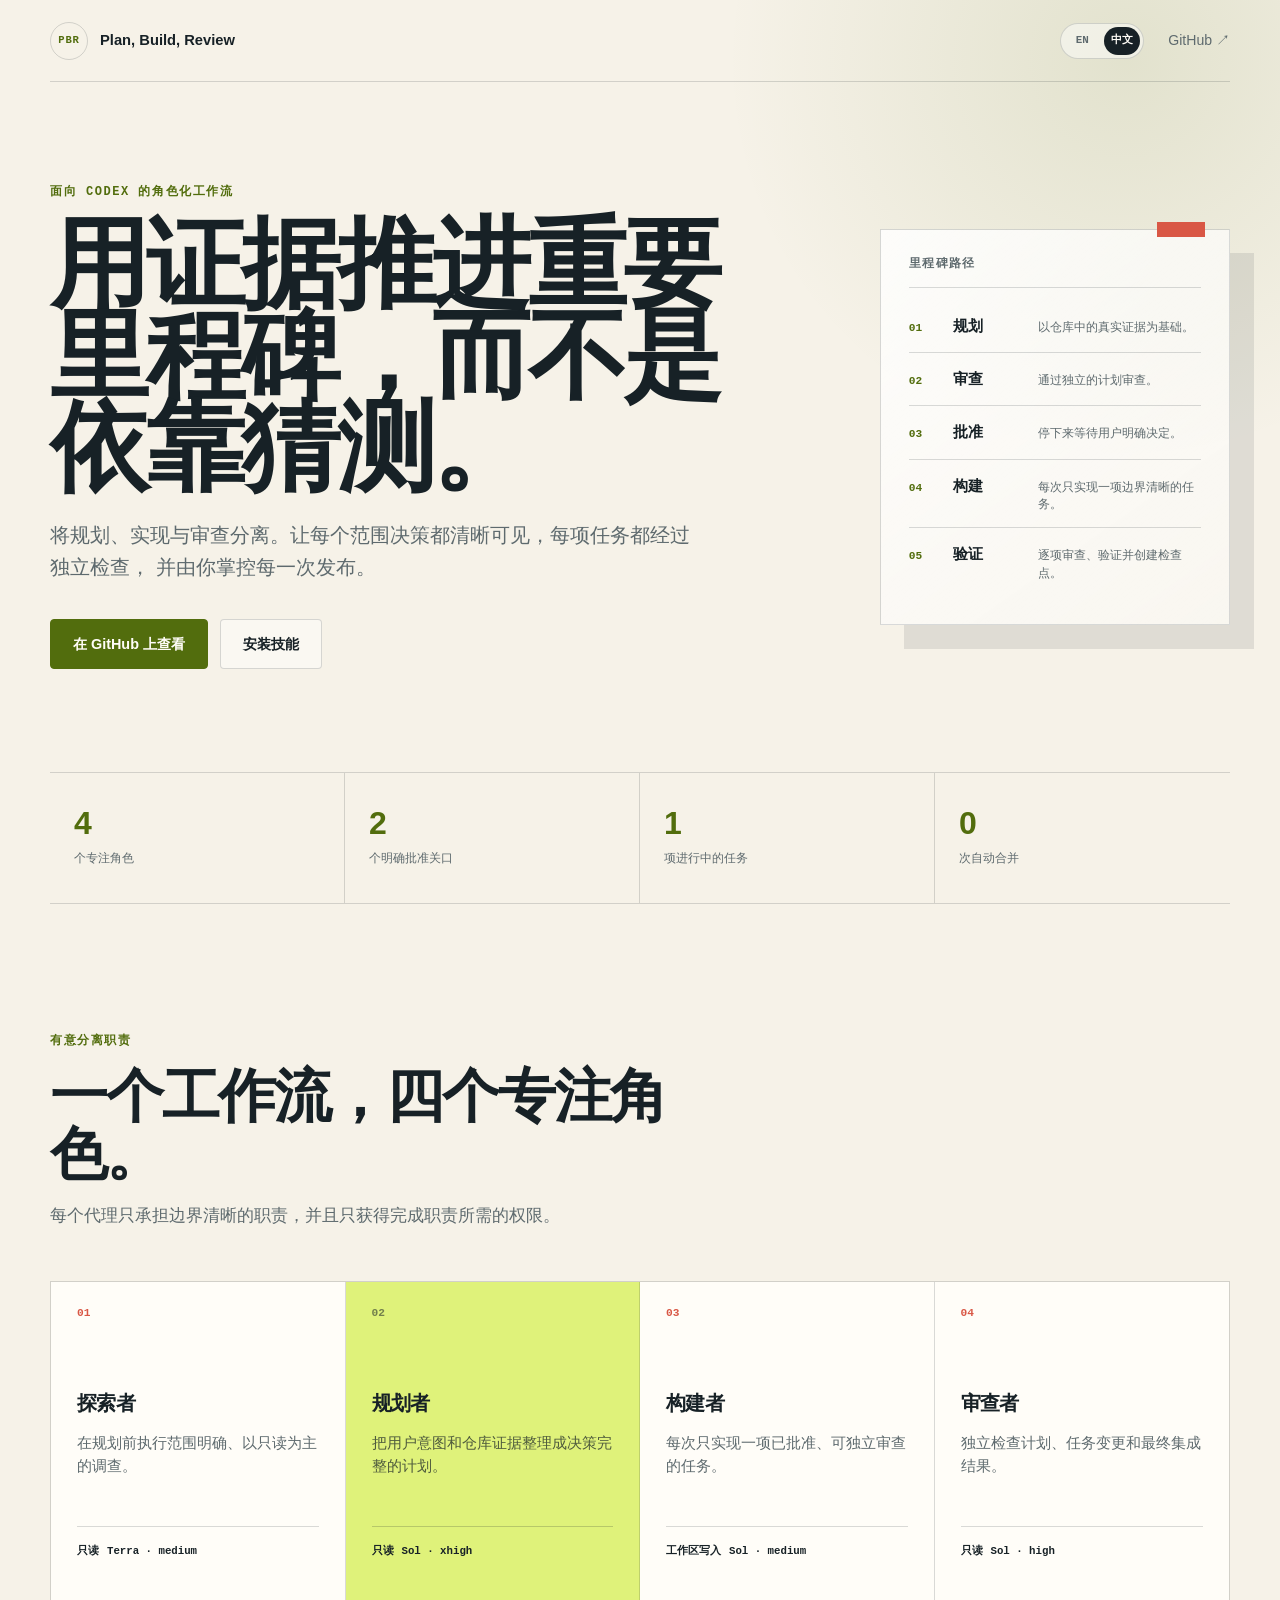
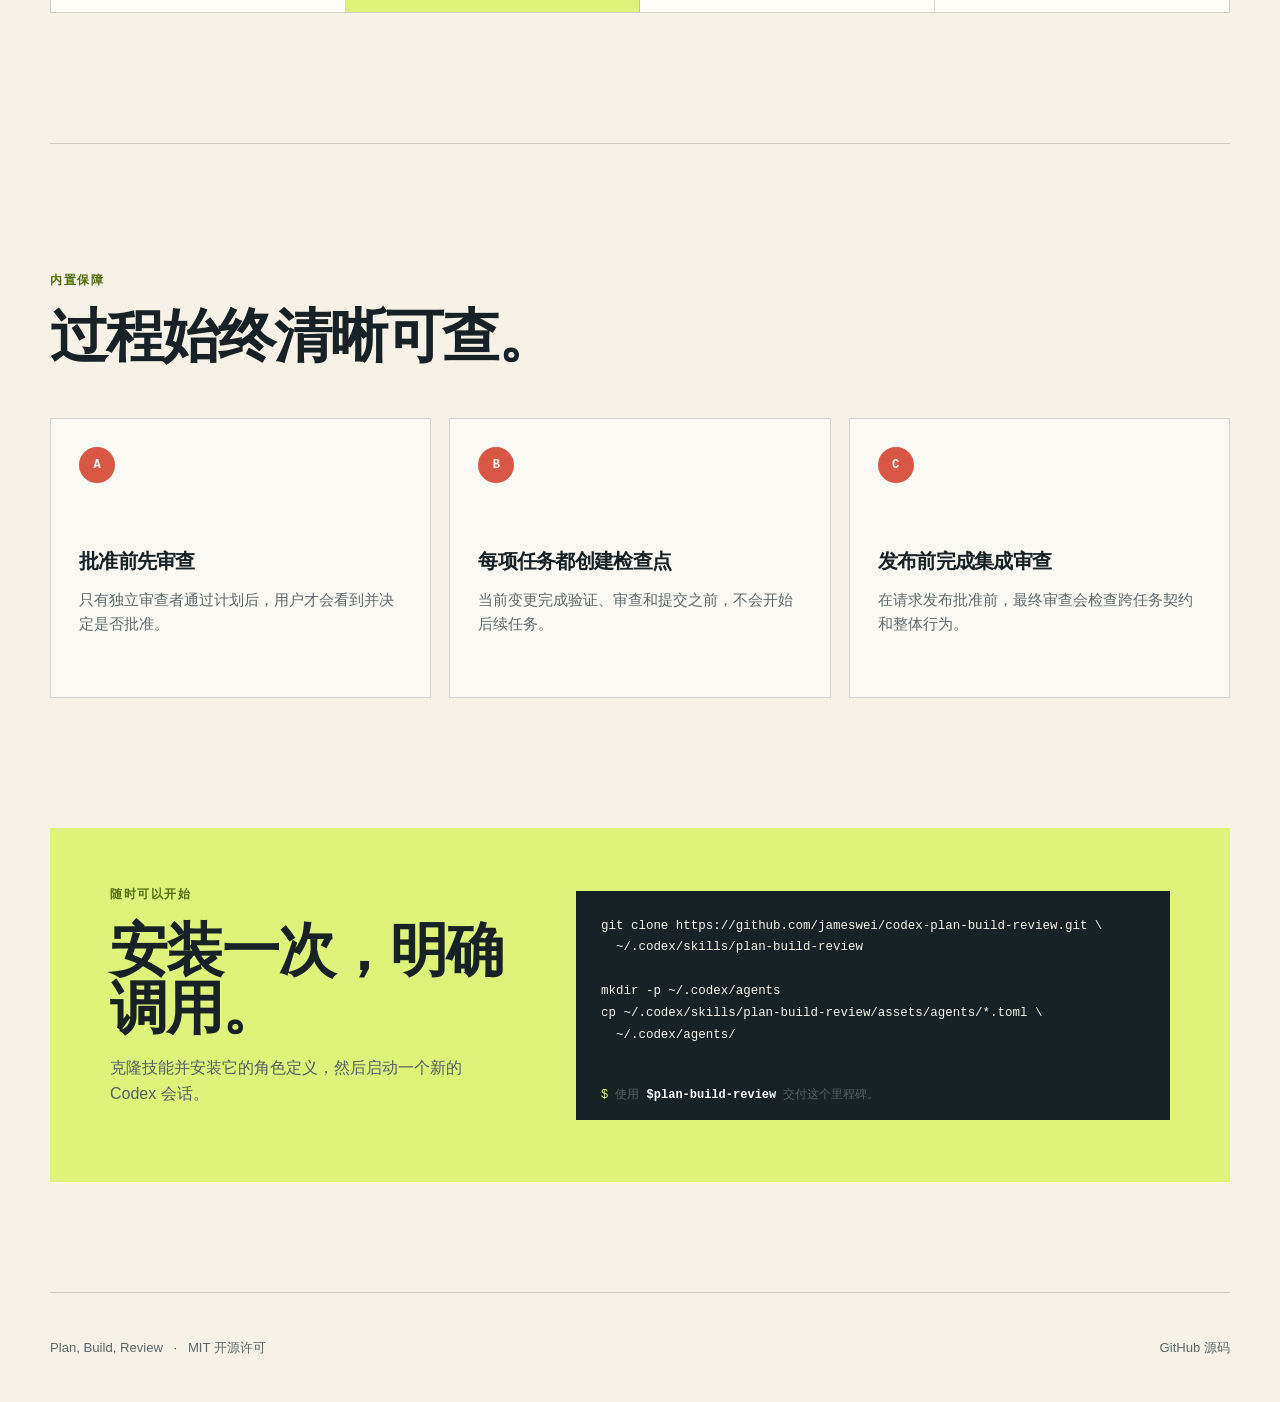
==== docs/zh-CN/index.html @ 96ca353d "Add light bilingual landing page" ====
<!doctype html>
<html lang="zh-CN">
  <head>
    <meta charset="utf-8">
    <meta name="viewport" content="width=device-width, initial-scale=1">
    <meta name="theme-color" content="#f6f2e8">
    <meta
      name="description"
      content="一个基于角色分工的 Codex 技能，通过独立审查、逐任务交付和明确批准关口，可靠地推进软件里程碑。"
    >
    <title>Plan, Build, Review — 基于角色分工的 Codex 工作流</title>
    <link rel="canonical" href="https://lifeplayer.space/codex-plan-build-review/zh-CN/">
    <link rel="alternate" hreflang="en" href="https://lifeplayer.space/codex-plan-build-review/">
    <link rel="alternate" hreflang="zh-CN" href="https://lifeplayer.space/codex-plan-build-review/zh-CN/">
    <link rel="alternate" hreflang="x-default" href="https://lifeplayer.space/codex-plan-build-review/">
    <link rel="stylesheet" href="../styles.css">
  </head>
  <body>
    <header class="site-header">
      <a class="brand" href="#top" aria-label="Plan, Build, Review 首页">
        <span class="brand-mark" aria-hidden="true">PBR</span>
        <span>Plan, Build, Review</span>
      </a>
      <nav class="header-actions" aria-label="站点链接">
        <div class="language-switch" aria-label="语言">
          <a href="../" lang="en" hreflang="en">EN</a>
          <span aria-current="page">中文</span>
        </div>
        <a
          class="header-link"
          href="https://github.com/jameswei/codex-plan-build-review"
        >GitHub <span aria-hidden="true">↗</span></a>
      </nav>
    </header>

    <main id="top">
      <section class="hero">
        <div class="hero-copy">
          <p class="eyebrow">面向 Codex 的角色化工作流</p>
          <h1>用证据推进重要里程碑，而不是依靠猜测。</h1>
          <p class="hero-summary">
            将规划、实现与审查分离。让每个范围决策都清晰可见，每项任务都经过独立检查，
            并由你掌控每一次发布。
          </p>
          <div class="hero-actions">
            <a
              class="button button-primary"
              href="https://github.com/jameswei/codex-plan-build-review"
            >在 GitHub 上查看</a>
            <a class="button button-secondary" href="#install">安装技能</a>
          </div>
        </div>

        <div class="workflow-card" aria-label="里程碑工作流">
          <p class="card-label">里程碑路径</p>
          <ol class="workflow-list">
            <li><span>01</span><strong>规划</strong><small>以仓库中的真实证据为基础。</small></li>
            <li><span>02</span><strong>审查</strong><small>通过独立的计划审查。</small></li>
            <li><span>03</span><strong>批准</strong><small>停下来等待用户明确决定。</small></li>
            <li><span>04</span><strong>构建</strong><small>每次只实现一项边界清晰的任务。</small></li>
            <li><span>05</span><strong>验证</strong><small>逐项审查、验证并创建检查点。</small></li>
          </ol>
        </div>
      </section>

      <section class="proof-strip" aria-label="工作流保障">
        <p><strong>4</strong><span>个专注角色</span></p>
        <p><strong>2</strong><span>个明确批准关口</span></p>
        <p><strong>1</strong><span>项进行中的任务</span></p>
        <p><strong>0</strong><span>次自动合并</span></p>
      </section>

      <section class="section" id="workflow">
        <div class="section-heading">
          <p class="eyebrow">有意分离职责</p>
          <h2>一个工作流，四个专注角色。</h2>
          <p>
            每个代理只承担边界清晰的职责，并且只获得完成职责所需的权限。
          </p>
        </div>

        <div class="role-grid">
          <article class="role-card">
            <div class="role-index">01</div>
            <h3>探索者</h3>
            <p>在规划前执行范围明确、以只读为主的调查。</p>
            <div class="role-meta"><span>只读</span><span>Terra · medium</span></div>
          </article>
          <article class="role-card featured">
            <div class="role-index">02</div>
            <h3>规划者</h3>
            <p>把用户意图和仓库证据整理成决策完整的计划。</p>
            <div class="role-meta"><span>只读</span><span>Sol · xhigh</span></div>
          </article>
          <article class="role-card">
            <div class="role-index">03</div>
            <h3>构建者</h3>
            <p>每次只实现一项已批准、可独立审查的任务。</p>
            <div class="role-meta"><span>工作区写入</span><span>Sol · medium</span></div>
          </article>
          <article class="role-card">
            <div class="role-index">04</div>
            <h3>审查者</h3>
            <p>独立检查计划、任务变更和最终集成结果。</p>
            <div class="role-meta"><span>只读</span><span>Sol · high</span></div>
          </article>
        </div>
      </section>

      <section class="section safeguards">
        <div class="section-heading">
          <p class="eyebrow">内置保障</p>
          <h2>过程始终清晰可查。</h2>
        </div>
        <div class="safeguard-grid">
          <article>
            <span class="safeguard-number">A</span>
            <h3>批准前先审查</h3>
            <p>只有独立审查者通过计划后，用户才会看到并决定是否批准。</p>
          </article>
          <article>
            <span class="safeguard-number">B</span>
            <h3>每项任务都创建检查点</h3>
            <p>当前变更完成验证、审查和提交之前，不会开始后续任务。</p>
          </article>
          <article>
            <span class="safeguard-number">C</span>
            <h3>发布前完成集成审查</h3>
            <p>在请求发布批准前，最终审查会检查跨任务契约和整体行为。</p>
          </article>
        </div>
      </section>

      <section class="install-section" id="install">
        <div>
          <p class="eyebrow">随时可以开始</p>
          <h2>安装一次，明确调用。</h2>
          <p>
            克隆技能并安装它的角色定义，然后启动一个新的 Codex 会话。
          </p>
        </div>
        <div class="code-panel">
          <pre><code>git clone https://github.com/jameswei/codex-plan-build-review.git \
  ~/.codex/skills/plan-build-review

mkdir -p ~/.codex/agents
cp ~/.codex/skills/plan-build-review/assets/agents/*.toml \
  ~/.codex/agents/</code></pre>
          <p><span aria-hidden="true">$</span> 使用 <strong>$plan-build-review</strong> 交付这个里程碑。</p>
        </div>
      </section>
    </main>

    <footer>
      <p>Plan, Build, Review <span>·</span> MIT 开源许可</p>
      <a href="https://github.com/jameswei/codex-plan-build-review">GitHub 源码</a>
    </footer>
  </body>
</html>
---- docs/styles.css ----
:root {
  color-scheme: light;
  --bg: #f6f2e8;
  --surface: #fffdf8;
  --surface-strong: #ece6d7;
  --ink: #172126;
  --muted: #5e6a6e;
  --line: rgba(23, 33, 38, 0.16);
  --accent: #526d0d;
  --accent-ink: #fffdf8;
  --highlight: #dff27a;
  --coral: #d95745;
  --max-width: 1180px;
}

* {
  box-sizing: border-box;
}

html {
  scroll-behavior: smooth;
}

body {
  margin: 0;
  background:
    radial-gradient(circle at 88% 2%, rgba(82, 109, 13, 0.12), transparent 25rem),
    var(--bg);
  color: var(--ink);
  font-family: Inter, ui-sans-serif, -apple-system, BlinkMacSystemFont, "Segoe UI", sans-serif;
  line-height: 1.6;
}

a {
  color: inherit;
}

.site-header,
main,
footer {
  width: min(calc(100% - 40px), var(--max-width));
  margin-inline: auto;
}

.site-header {
  display: flex;
  align-items: center;
  justify-content: space-between;
  min-height: 82px;
  border-bottom: 1px solid var(--line);
}

.brand {
  display: inline-flex;
  align-items: center;
  gap: 12px;
  color: var(--ink);
  font-size: 0.92rem;
  font-weight: 700;
  text-decoration: none;
}

.brand-mark {
  display: grid;
  width: 38px;
  height: 38px;
  place-items: center;
  border: 1px solid var(--line);
  border-radius: 50%;
  color: var(--accent);
  font: 700 0.66rem/1 ui-monospace, SFMono-Regular, Menlo, monospace;
  letter-spacing: 0.08em;
}

.header-link {
  color: var(--muted);
  font-size: 0.88rem;
  text-decoration: none;
}

.header-link:hover,
.header-link:focus-visible {
  color: var(--ink);
}

.header-actions,
.language-switch {
  display: flex;
  align-items: center;
}

.header-actions {
  gap: 24px;
}

.language-switch {
  gap: 4px;
  padding: 3px;
  border: 1px solid var(--line);
  border-radius: 999px;
  background: rgba(255, 255, 255, 0.48);
}

.language-switch a,
.language-switch span {
  display: grid;
  min-width: 36px;
  min-height: 28px;
  place-items: center;
  border-radius: 999px;
  font: 700 0.68rem/1 ui-monospace, SFMono-Regular, Menlo, monospace;
  text-decoration: none;
}

.language-switch span {
  background: var(--ink);
  color: var(--accent-ink);
}

.language-switch a {
  color: var(--muted);
}

.language-switch a:hover,
.language-switch a:focus-visible {
  color: var(--ink);
}

.hero {
  display: grid;
  grid-template-columns: minmax(0, 1.35fr) minmax(320px, 0.65fr);
  gap: clamp(50px, 8vw, 110px);
  align-items: center;
  min-height: 690px;
  padding: 90px 0;
}

.eyebrow {
  margin: 0 0 20px;
  color: var(--accent);
  font: 700 0.75rem/1.2 ui-monospace, SFMono-Regular, Menlo, monospace;
  letter-spacing: 0.13em;
  text-transform: uppercase;
}

h1,
h2,
h3,
p {
  margin-top: 0;
}

h1 {
  max-width: 820px;
  margin-bottom: 26px;
  font-size: clamp(3.4rem, 7.7vw, 6.8rem);
  font-weight: 650;
  letter-spacing: -0.065em;
  line-height: 0.93;
}

h2 {
  margin-bottom: 18px;
  font-size: clamp(2.2rem, 4.5vw, 4rem);
  font-weight: 620;
  letter-spacing: -0.05em;
  line-height: 1;
}

h3 {
  margin-bottom: 12px;
  font-size: 1.28rem;
  letter-spacing: -0.025em;
}

.hero-summary {
  max-width: 650px;
  margin-bottom: 36px;
  color: var(--muted);
  font-size: clamp(1.06rem, 2vw, 1.24rem);
}

.hero-actions {
  display: flex;
  flex-wrap: wrap;
  gap: 12px;
}

.button {
  display: inline-flex;
  min-height: 50px;
  align-items: center;
  justify-content: center;
  padding: 0 22px;
  border: 1px solid var(--line);
  border-radius: 4px;
  font-size: 0.9rem;
  font-weight: 700;
  text-decoration: none;
  transition: transform 160ms ease, background-color 160ms ease;
}

.button:hover {
  transform: translateY(-2px);
}

.button-primary {
  border-color: var(--accent);
  background: var(--accent);
  color: var(--accent-ink);
}

.button-secondary {
  background: rgba(255, 255, 255, 0.45);
}

.workflow-card {
  position: relative;
  padding: 28px;
  border: 1px solid var(--line);
  background: linear-gradient(145deg, rgba(255, 255, 255, 0.85), rgba(255, 255, 255, 0.36));
  box-shadow: 24px 24px 0 rgba(23, 33, 38, 0.1);
}

.workflow-card::before {
  position: absolute;
  top: -8px;
  right: 24px;
  width: 48px;
  height: 15px;
  background: var(--coral);
  content: "";
}

.card-label {
  padding-bottom: 18px;
  border-bottom: 1px solid var(--line);
  color: var(--muted);
  font: 600 0.72rem/1 ui-monospace, SFMono-Regular, Menlo, monospace;
  letter-spacing: 0.12em;
  text-transform: uppercase;
}

.workflow-list {
  margin: 0;
  padding: 0;
  list-style: none;
}

.workflow-list li {
  display: grid;
  grid-template-columns: 34px 75px 1fr;
  gap: 10px;
  align-items: baseline;
  padding: 14px 0;
  border-bottom: 1px solid var(--line);
}

.workflow-list li:last-child {
  border-bottom: 0;
}

.workflow-list span {
  color: var(--accent);
  font: 700 0.7rem/1 ui-monospace, SFMono-Regular, Menlo, monospace;
}

.workflow-list strong {
  font-size: 0.95rem;
}

.workflow-list small {
  color: var(--muted);
  font-size: 0.78rem;
  line-height: 1.4;
}

.proof-strip {
  display: grid;
  grid-template-columns: repeat(4, 1fr);
  border-block: 1px solid var(--line);
}

.proof-strip p {
  display: flex;
  min-height: 130px;
  flex-direction: column;
  justify-content: center;
  margin: 0;
  padding: 24px;
  border-right: 1px solid var(--line);
}

.proof-strip p:last-child {
  border-right: 0;
}

.proof-strip strong {
  color: var(--accent);
  font-size: 2rem;
  line-height: 1;
}

.proof-strip span {
  margin-top: 10px;
  color: var(--muted);
  font-size: 0.78rem;
}

.section {
  padding: 130px 0;
}

.section-heading {
  max-width: 700px;
  margin-bottom: 52px;
}

.section-heading > p:last-child {
  max-width: 570px;
  color: var(--muted);
  font-size: 1.06rem;
}

.role-grid {
  display: grid;
  grid-template-columns: repeat(4, 1fr);
  border: 1px solid var(--line);
}

.role-card {
  min-height: 330px;
  padding: 26px;
  border-right: 1px solid var(--line);
  background: var(--surface);
}

.role-card:last-child {
  border-right: 0;
}

.role-card.featured {
  background: var(--highlight);
  color: var(--ink);
}

.role-index {
  margin-bottom: 68px;
  color: var(--coral);
  font: 700 0.7rem/1 ui-monospace, SFMono-Regular, Menlo, monospace;
}

.featured .role-index {
  color: rgba(23, 33, 38, 0.55);
}

.role-card p {
  min-height: 80px;
  color: var(--muted);
  font-size: 0.92rem;
}

.featured p {
  color: rgba(23, 33, 38, 0.72);
}

.role-meta {
  display: flex;
  flex-wrap: wrap;
  gap: 8px;
  padding-top: 18px;
  border-top: 1px solid var(--line);
}

.featured .role-meta {
  border-color: rgba(23, 33, 38, 0.2);
}

.role-meta span {
  font: 600 0.67rem/1.2 ui-monospace, SFMono-Regular, Menlo, monospace;
}

.safeguards {
  border-top: 1px solid var(--line);
}

.safeguard-grid {
  display: grid;
  grid-template-columns: repeat(3, 1fr);
  gap: 18px;
}

.safeguard-grid article {
  min-height: 280px;
  padding: 28px;
  border: 1px solid var(--line);
  background: rgba(255, 255, 255, 0.48);
}

.safeguard-number {
  display: grid;
  width: 36px;
  height: 36px;
  place-items: center;
  margin-bottom: 62px;
  border-radius: 50%;
  background: var(--coral);
  color: #fff;
  font: 800 0.75rem/1 ui-monospace, SFMono-Regular, Menlo, monospace;
}

.safeguard-grid p {
  color: var(--muted);
  font-size: 0.92rem;
}

.install-section {
  display: grid;
  grid-template-columns: 0.8fr 1.2fr;
  gap: 70px;
  align-items: center;
  margin-bottom: 110px;
  padding: 60px;
  background: var(--highlight);
  color: var(--ink);
}

.install-section .eyebrow {
  color: var(--accent);
}

.install-section > div > p:last-child {
  color: #546066;
}

.code-panel {
  overflow: hidden;
  border: 1px solid rgba(23, 33, 38, 0.22);
  background: var(--ink);
  color: #f8f4e9;
}

pre {
  overflow-x: auto;
  margin: 0;
  padding: 24px;
  font: 0.78rem/1.75 ui-monospace, SFMono-Regular, Menlo, monospace;
}

.code-panel > p {
  margin: 0;
  padding: 15px 24px;
  border-top: 1px solid var(--line);
  color: #b8c1c2;
  font: 0.75rem/1.4 ui-monospace, SFMono-Regular, Menlo, monospace;
}

.code-panel > p span {
  color: var(--highlight);
}

.code-panel > p strong {
  color: #fff;
}

footer {
  display: flex;
  align-items: center;
  justify-content: space-between;
  min-height: 110px;
  border-top: 1px solid var(--line);
  color: var(--muted);
  font-size: 0.82rem;
}

footer p {
  margin: 0;
}

footer span {
  padding: 0 7px;
  color: var(--accent);
}

footer a {
  text-decoration: none;
}

footer a:hover,
footer a:focus-visible {
  color: var(--ink);
}

a:focus-visible {
  outline: 3px solid var(--coral);
  outline-offset: 4px;
}

html[lang="zh-CN"] body {
  font-family: "PingFang SC", "Microsoft YaHei", "Noto Sans CJK SC", ui-sans-serif, sans-serif;
}

html[lang="zh-CN"] h1,
html[lang="zh-CN"] h2,
html[lang="zh-CN"] h3 {
  letter-spacing: -0.035em;
}

@media (max-width: 900px) {
  .hero {
    grid-template-columns: 1fr;
    padding: 80px 0 100px;
  }

  .workflow-card {
    max-width: 580px;
  }

  .proof-strip,
  .role-grid {
    grid-template-columns: repeat(2, 1fr);
  }

  .proof-strip p:nth-child(2),
  .role-card:nth-child(2) {
    border-right: 0;
  }

  .proof-strip p:nth-child(-n + 2),
  .role-card:nth-child(-n + 2) {
    border-bottom: 1px solid var(--line);
  }

  .install-section {
    grid-template-columns: 1fr;
  }
}

@media (max-width: 620px) {
  .site-header,
  main,
  footer {
    width: min(calc(100% - 28px), var(--max-width));
  }

  .site-header {
    min-height: 70px;
  }

  .brand > span:last-child {
    display: none;
  }

  h1 {
    font-size: clamp(3rem, 15vw, 4.5rem);
  }

  .hero {
    min-height: auto;
    gap: 55px;
    padding: 70px 0 80px;
  }

  .workflow-card {
    padding: 22px;
    box-shadow: 12px 12px 0 rgba(23, 33, 38, 0.1);
  }

  .workflow-list li {
    grid-template-columns: 28px 1fr;
  }

  .workflow-list small {
    grid-column: 2;
  }

  .proof-strip,
  .role-grid,
  .safeguard-grid {
    grid-template-columns: 1fr;
  }

  .proof-strip p,
  .proof-strip p:nth-child(2),
  .role-card,
  .role-card:nth-child(2) {
    border-right: 0;
    border-bottom: 1px solid var(--line);
  }

  .proof-strip p:last-child,
  .role-card:last-child {
    border-bottom: 0;
  }

  .section {
    padding: 95px 0;
  }

  .role-card {
    min-height: 280px;
  }

  .role-index,
  .safeguard-number {
    margin-bottom: 42px;
  }

  .install-section {
    gap: 38px;
    margin-bottom: 70px;
    padding: 34px 22px;
  }

  footer {
    align-items: flex-start;
    flex-direction: column;
    justify-content: center;
    gap: 8px;
  }
}

@media (prefers-reduced-motion: reduce) {
  html {
    scroll-behavior: auto;
  }

  .button {
    transition: none;
  }
}
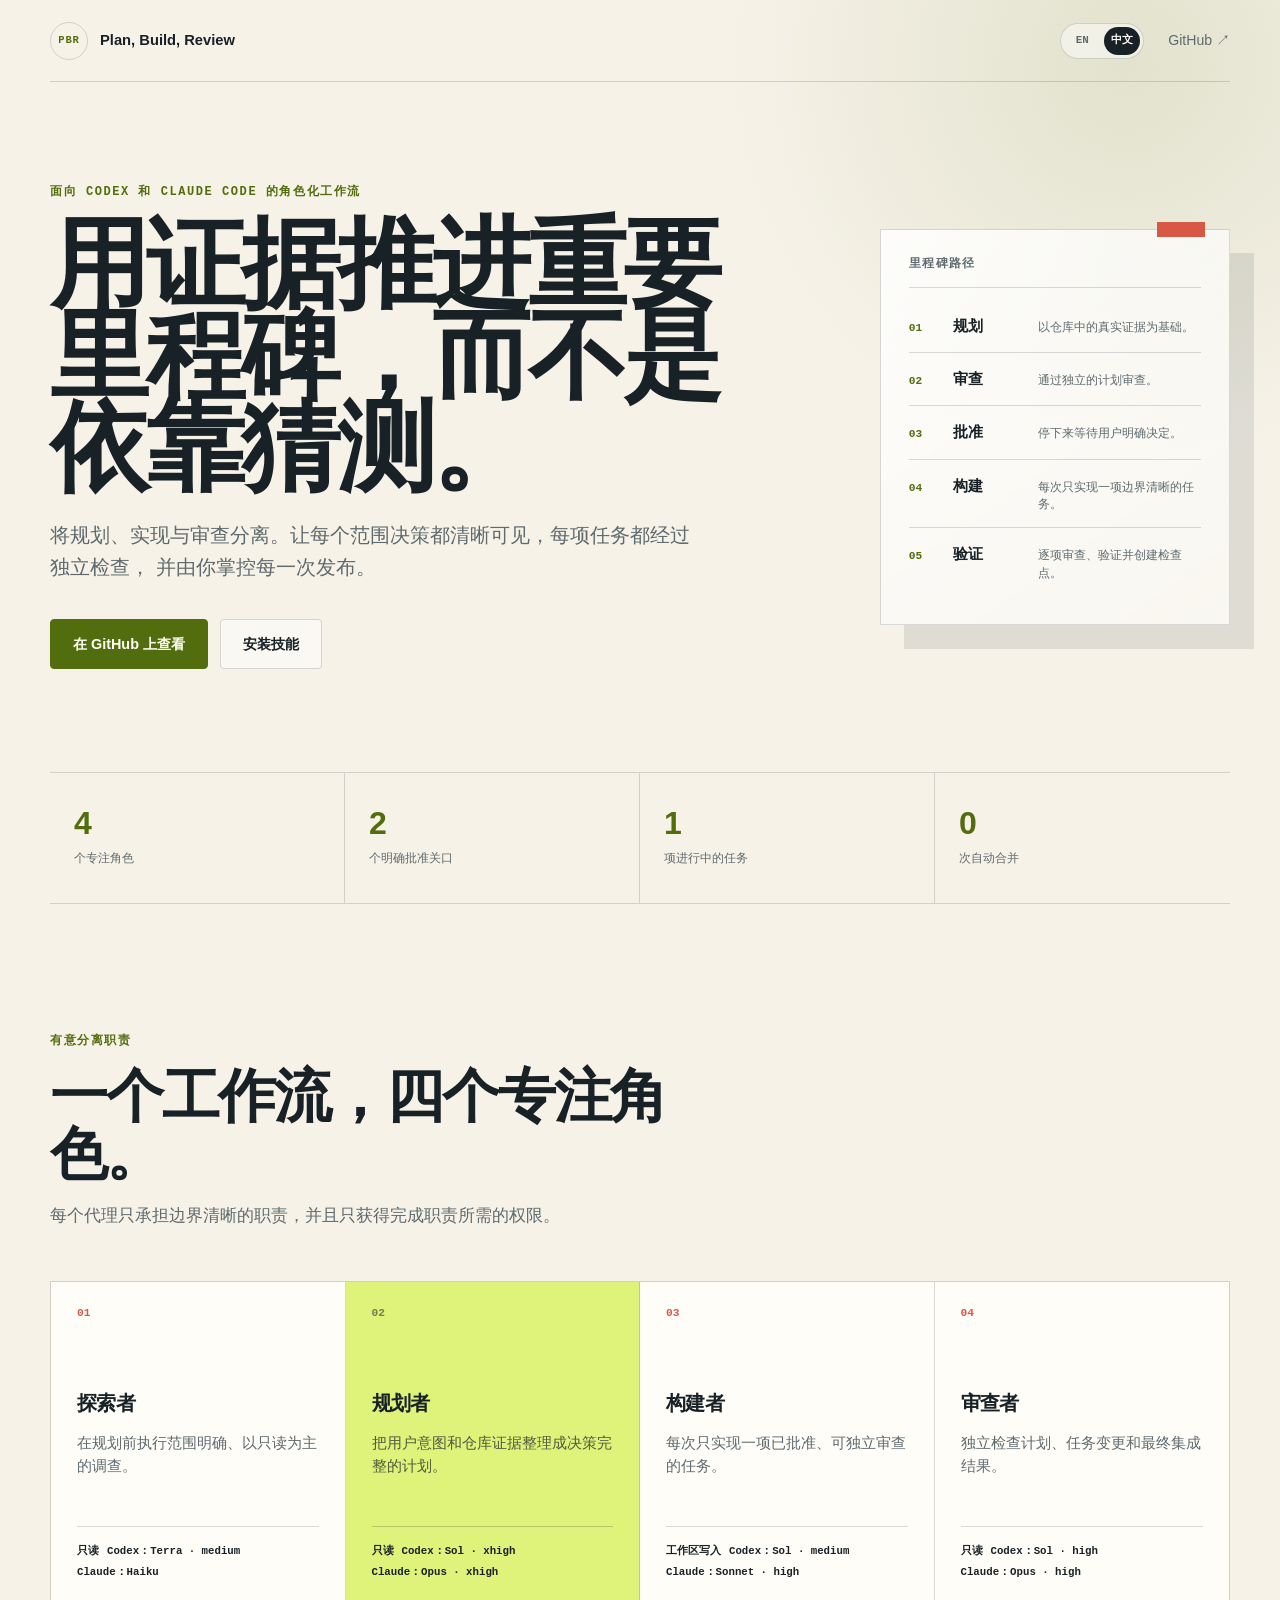
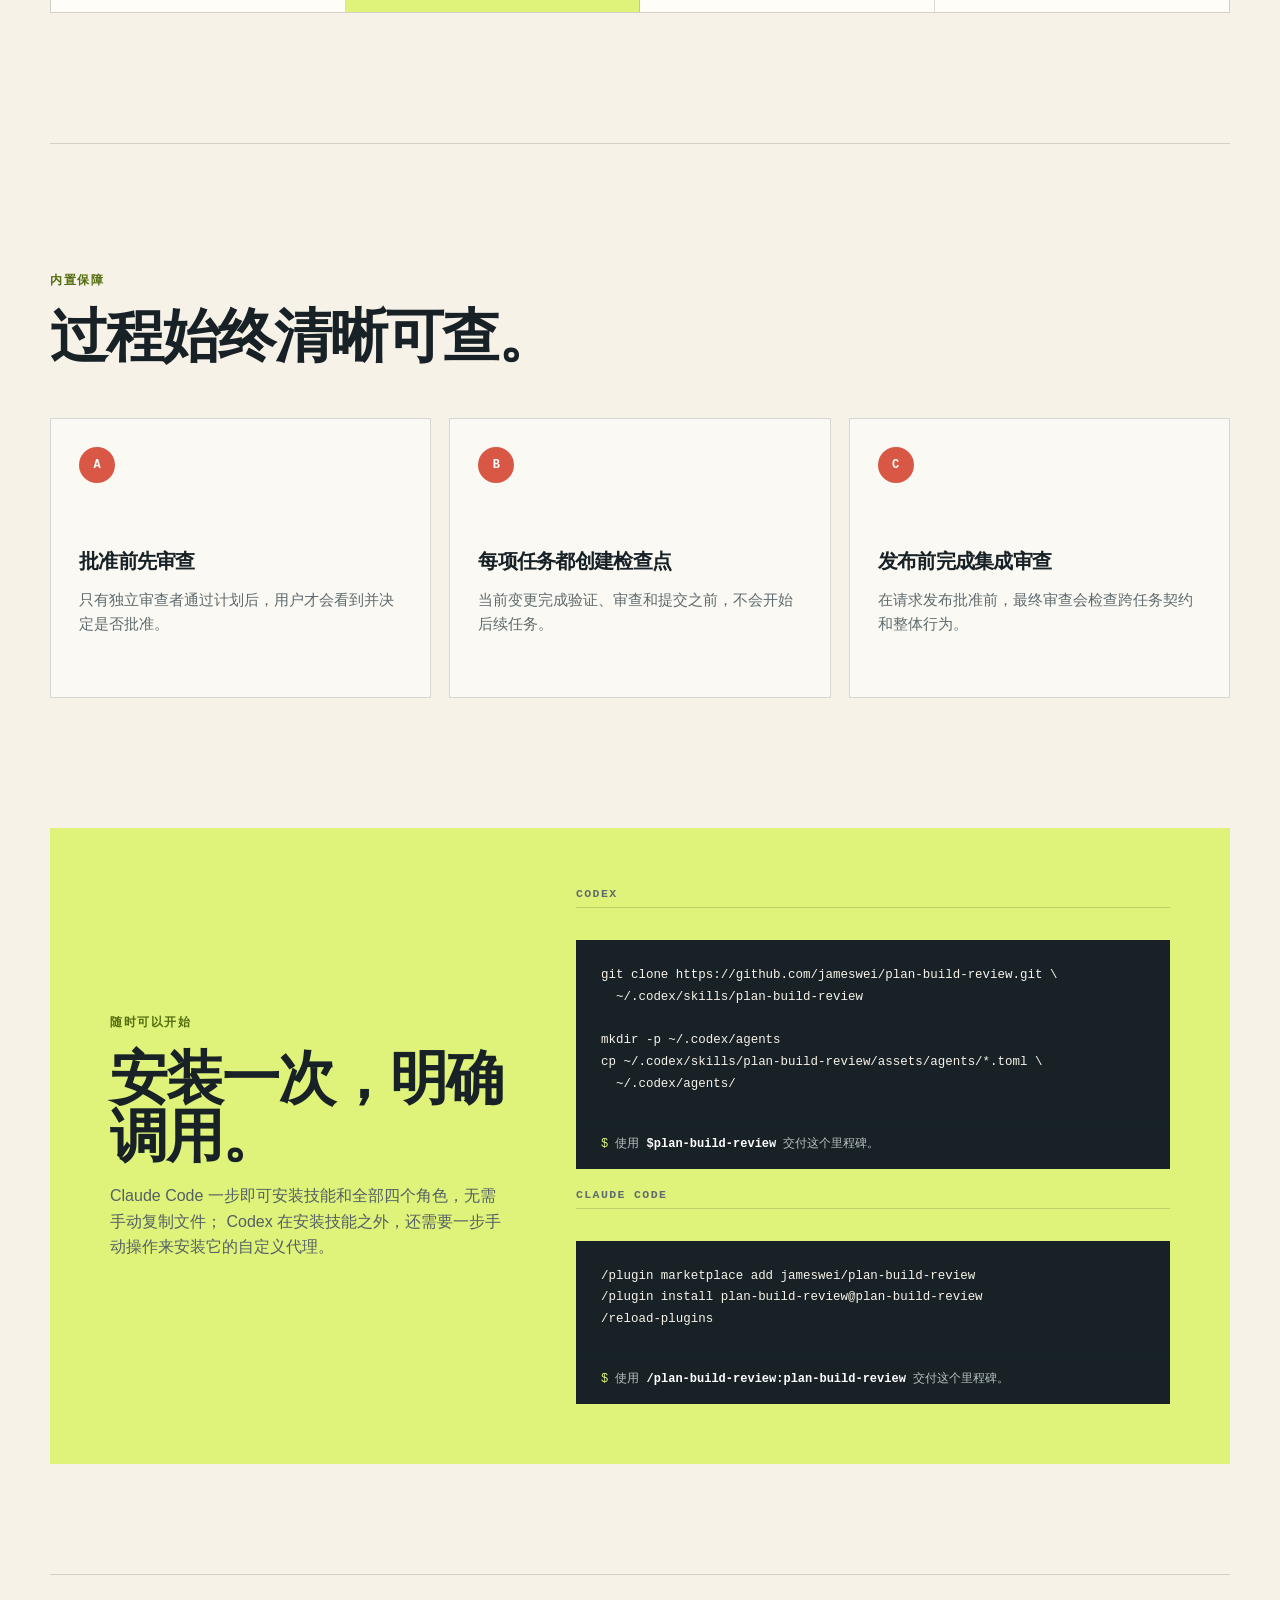
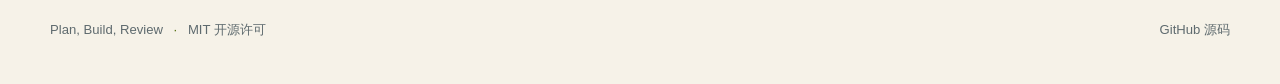
==== commit 9bdc5e1b: "Add Claude Code support alongside Codex Package the skill as a self-hosted Claude Code plugin/market" ====
--- a/docs/zh-CN/index.html
+++ b/docs/zh-CN/index.html
@@ -6,13 +6,13 @@
     <meta name="theme-color" content="#f6f2e8">
     <meta
       name="description"
-      content="一个基于角色分工的 Codex 技能，通过独立审查、逐任务交付和明确批准关口，可靠地推进软件里程碑。"
+      content="一个面向 Codex 和 Claude Code 的角色化工作流，通过独立审查、逐任务交付和明确批准关口，可靠地推进软件里程碑。"
     >
-    <title>Plan, Build, Review — 基于角色分工的 Codex 工作流</title>
-    <link rel="canonical" href="https://lifeplayer.space/codex-plan-build-review/zh-CN/">
-    <link rel="alternate" hreflang="en" href="https://lifeplayer.space/codex-plan-build-review/">
-    <link rel="alternate" hreflang="zh-CN" href="https://lifeplayer.space/codex-plan-build-review/zh-CN/">
-    <link rel="alternate" hreflang="x-default" href="https://lifeplayer.space/codex-plan-build-review/">
+    <title>Plan, Build, Review — 面向 Codex 和 Claude Code 的角色化工作流</title>
+    <link rel="canonical" href="https://lifeplayer.space/plan-build-review/zh-CN/">
+    <link rel="alternate" hreflang="en" href="https://lifeplayer.space/plan-build-review/">
+    <link rel="alternate" hreflang="zh-CN" href="https://lifeplayer.space/plan-build-review/zh-CN/">
+    <link rel="alternate" hreflang="x-default" href="https://lifeplayer.space/plan-build-review/">
     <link rel="stylesheet" href="../styles.css">
   </head>
   <body>
@@ -28,7 +28,7 @@
         </div>
         <a
           class="header-link"
-          href="https://github.com/jameswei/codex-plan-build-review"
+          href="https://github.com/jameswei/plan-build-review"
         >GitHub <span aria-hidden="true">↗</span></a>
       </nav>
     </header>
@@ -36,7 +36,7 @@
     <main id="top">
       <section class="hero">
         <div class="hero-copy">
-          <p class="eyebrow">面向 Codex 的角色化工作流</p>
+          <p class="eyebrow">面向 Codex 和 Claude Code 的角色化工作流</p>
           <h1>用证据推进重要里程碑，而不是依靠猜测。</h1>
           <p class="hero-summary">
             将规划、实现与审查分离。让每个范围决策都清晰可见，每项任务都经过独立检查，
@@ -45,7 +45,7 @@
           <div class="hero-actions">
             <a
               class="button button-primary"
-              href="https://github.com/jameswei/codex-plan-build-review"
+              href="https://github.com/jameswei/plan-build-review"
             >在 GitHub 上查看</a>
             <a class="button button-secondary" href="#install">安装技能</a>
           </div>
@@ -84,25 +84,25 @@
             <div class="role-index">01</div>
             <h3>探索者</h3>
             <p>在规划前执行范围明确、以只读为主的调查。</p>
-            <div class="role-meta"><span>只读</span><span>Terra · medium</span></div>
+            <div class="role-meta"><span>只读</span><span>Codex：Terra · medium</span><span>Claude：Haiku</span></div>
           </article>
           <article class="role-card featured">
             <div class="role-index">02</div>
             <h3>规划者</h3>
             <p>把用户意图和仓库证据整理成决策完整的计划。</p>
-            <div class="role-meta"><span>只读</span><span>Sol · xhigh</span></div>
+            <div class="role-meta"><span>只读</span><span>Codex：Sol · xhigh</span><span>Claude：Opus · xhigh</span></div>
           </article>
           <article class="role-card">
             <div class="role-index">03</div>
             <h3>构建者</h3>
             <p>每次只实现一项已批准、可独立审查的任务。</p>
-            <div class="role-meta"><span>工作区写入</span><span>Sol · medium</span></div>
+            <div class="role-meta"><span>工作区写入</span><span>Codex：Sol · medium</span><span>Claude：Sonnet · high</span></div>
           </article>
           <article class="role-card">
             <div class="role-index">04</div>
             <h3>审查者</h3>
             <p>独立检查计划、任务变更和最终集成结果。</p>
-            <div class="role-meta"><span>只读</span><span>Sol · high</span></div>
+            <div class="role-meta"><span>只读</span><span>Codex：Sol · high</span><span>Claude：Opus · high</span></div>
           </article>
         </div>
       </section>
@@ -136,24 +136,35 @@
           <p class="eyebrow">随时可以开始</p>
           <h2>安装一次，明确调用。</h2>
           <p>
-            克隆技能并安装它的角色定义，然后启动一个新的 Codex 会话。
+            Claude Code 一步即可安装技能和全部四个角色，无需手动复制文件；
+            Codex 在安装技能之外，还需要一步手动操作来安装它的自定义代理。
           </p>
         </div>
-        <div class="code-panel">
-          <pre><code>git clone https://github.com/jameswei/codex-plan-build-review.git \
+        <div class="code-stack">
+          <p class="card-label">Codex</p>
+          <div class="code-panel">
+            <pre><code>git clone https://github.com/jameswei/plan-build-review.git \
   ~/.codex/skills/plan-build-review
 
 mkdir -p ~/.codex/agents
 cp ~/.codex/skills/plan-build-review/assets/agents/*.toml \
   ~/.codex/agents/</code></pre>
-          <p><span aria-hidden="true">$</span> 使用 <strong>$plan-build-review</strong> 交付这个里程碑。</p>
+            <p><span aria-hidden="true">$</span> 使用 <strong>$plan-build-review</strong> 交付这个里程碑。</p>
+          </div>
+          <p class="card-label">Claude Code</p>
+          <div class="code-panel">
+            <pre><code>/plugin marketplace add jameswei/plan-build-review
+/plugin install plan-build-review@plan-build-review
+/reload-plugins</code></pre>
+            <p><span aria-hidden="true">$</span> 使用 <strong>/plan-build-review:plan-build-review</strong> 交付这个里程碑。</p>
+          </div>
         </div>
       </section>
     </main>
 
     <footer>
       <p>Plan, Build, Review <span>·</span> MIT 开源许可</p>
-      <a href="https://github.com/jameswei/codex-plan-build-review">GitHub 源码</a>
+      <a href="https://github.com/jameswei/plan-build-review">GitHub 源码</a>
     </footer>
   </body>
 </html>
--- a/docs/styles.css
+++ b/docs/styles.css
@@ -433,6 +433,16 @@
   color: #546066;
 }
 
+.code-stack {
+  display: flex;
+  flex-direction: column;
+  gap: 20px;
+}
+
+.code-stack .card-label {
+  padding-bottom: 8px;
+}
+
 .code-panel {
   overflow: hidden;
   border: 1px solid rgba(23, 33, 38, 0.22);
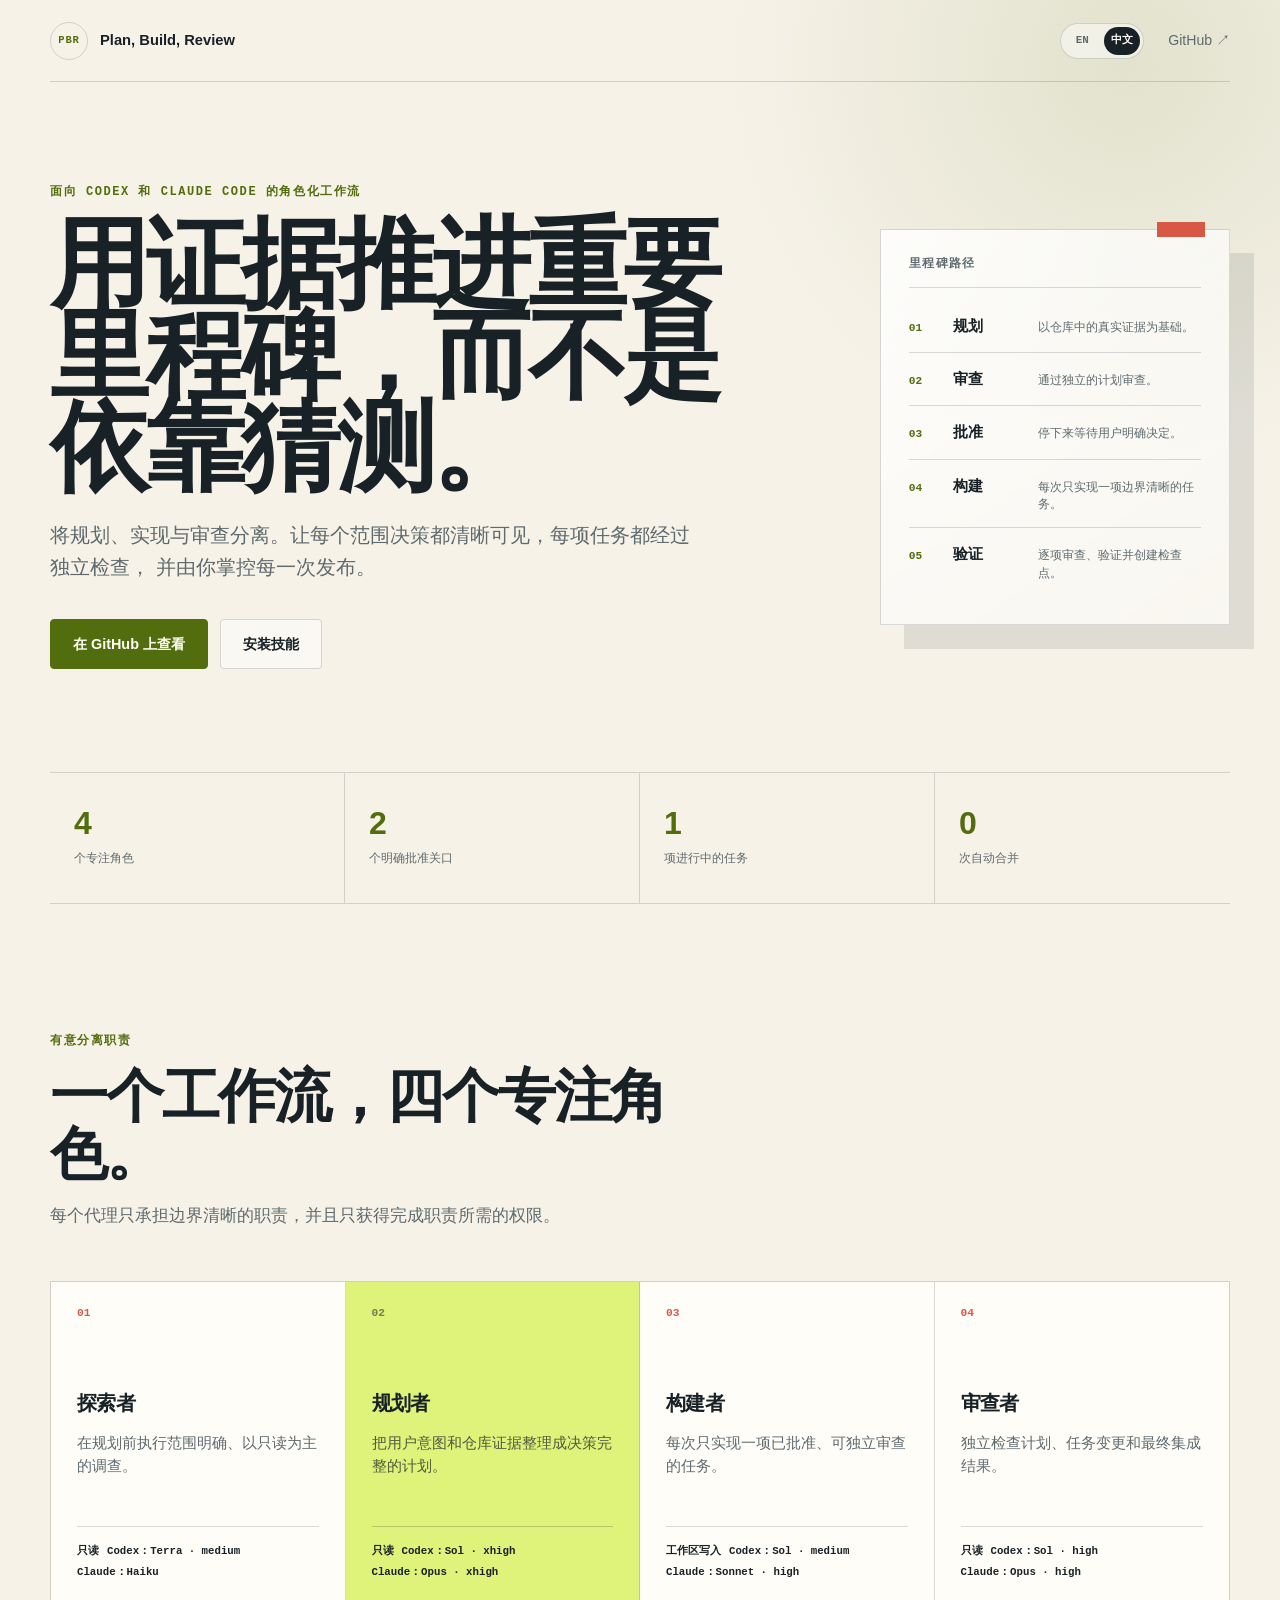
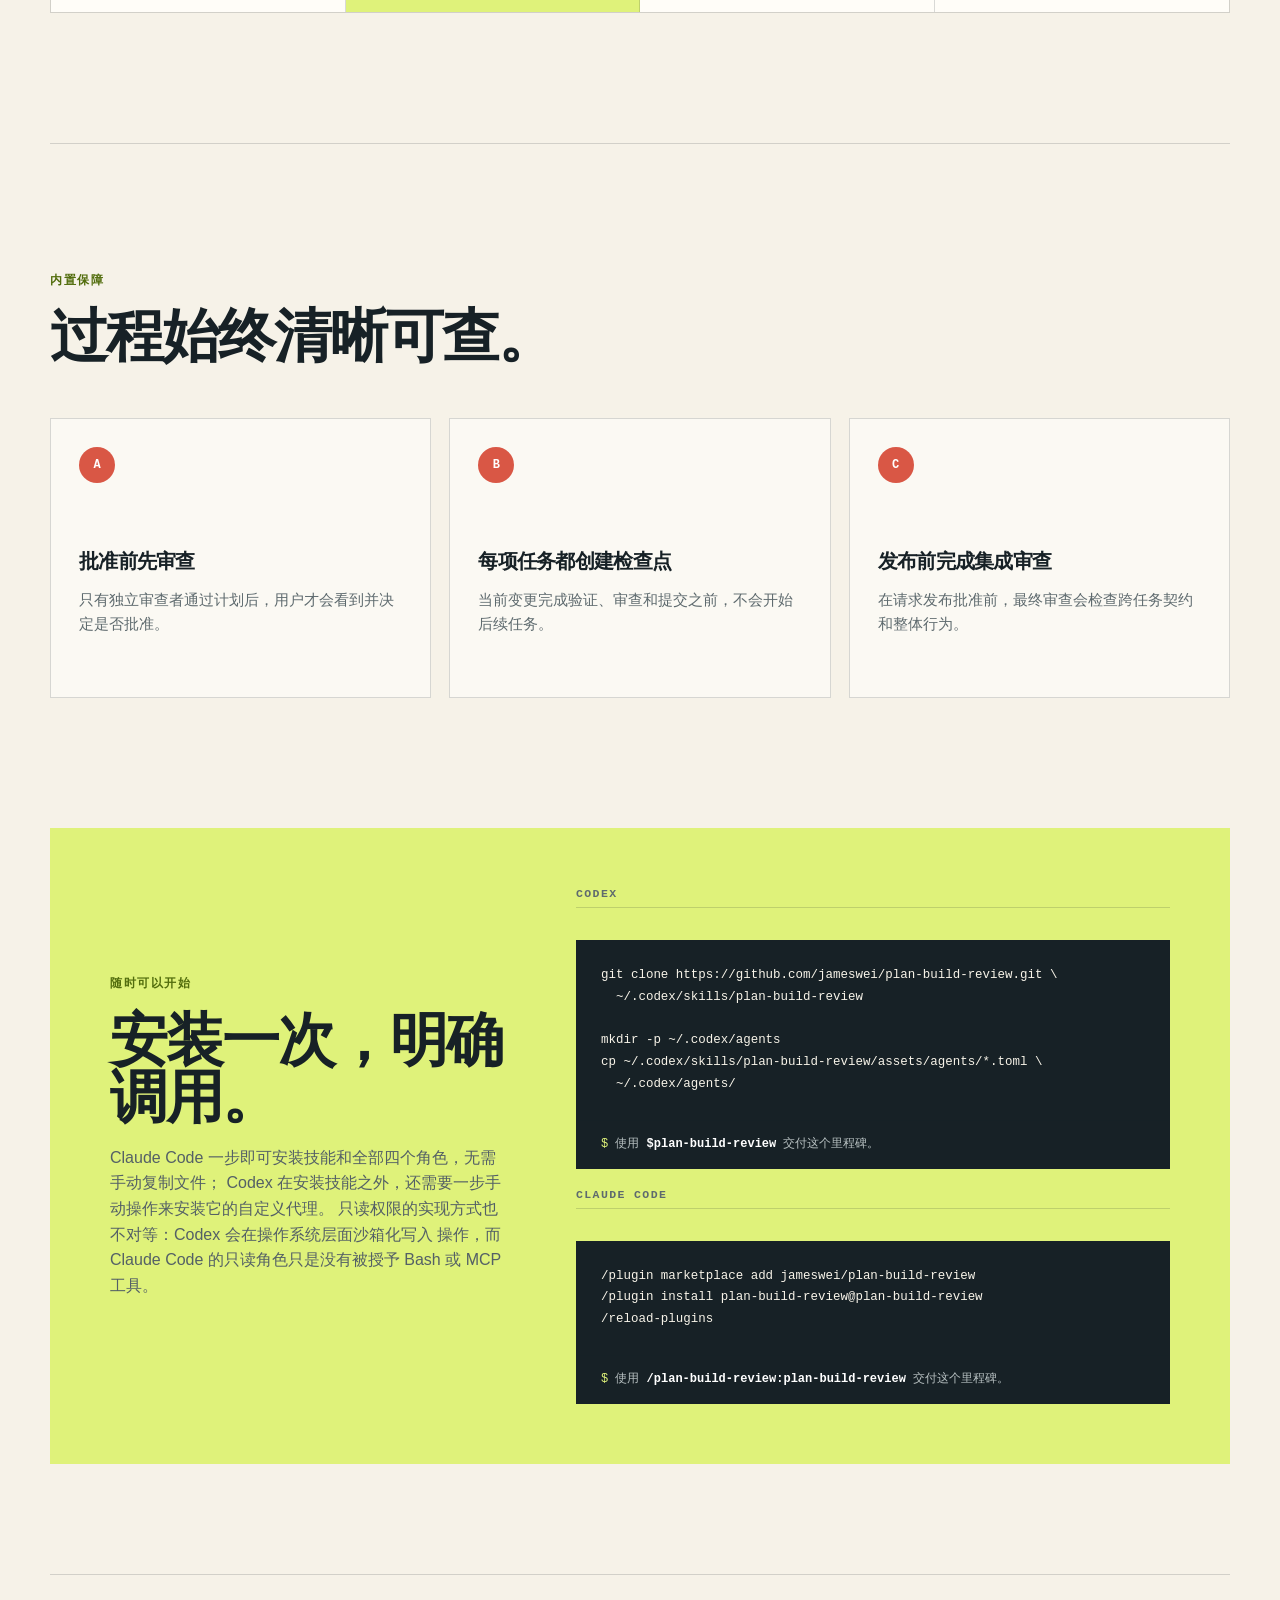
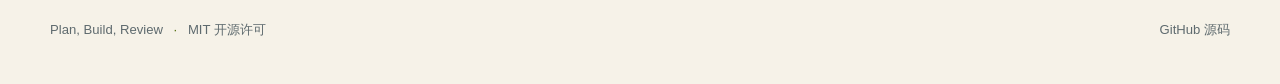
==== commit 18169611: "Add read-only enforcement caveat to landing page install section Both READMEs already state that Cla" ====
--- a/docs/zh-CN/index.html
+++ b/docs/zh-CN/index.html
@@ -138,6 +138,9 @@
           <p>
             Claude Code 一步即可安装技能和全部四个角色，无需手动复制文件；
             Codex 在安装技能之外，还需要一步手动操作来安装它的自定义代理。
+            只读权限的实现方式也不对等：Codex 会在操作系统层面沙箱化写入
+            操作，而 Claude Code 的只读角色只是没有被授予 Bash 或 MCP
+            工具。
           </p>
         </div>
         <div class="code-stack">
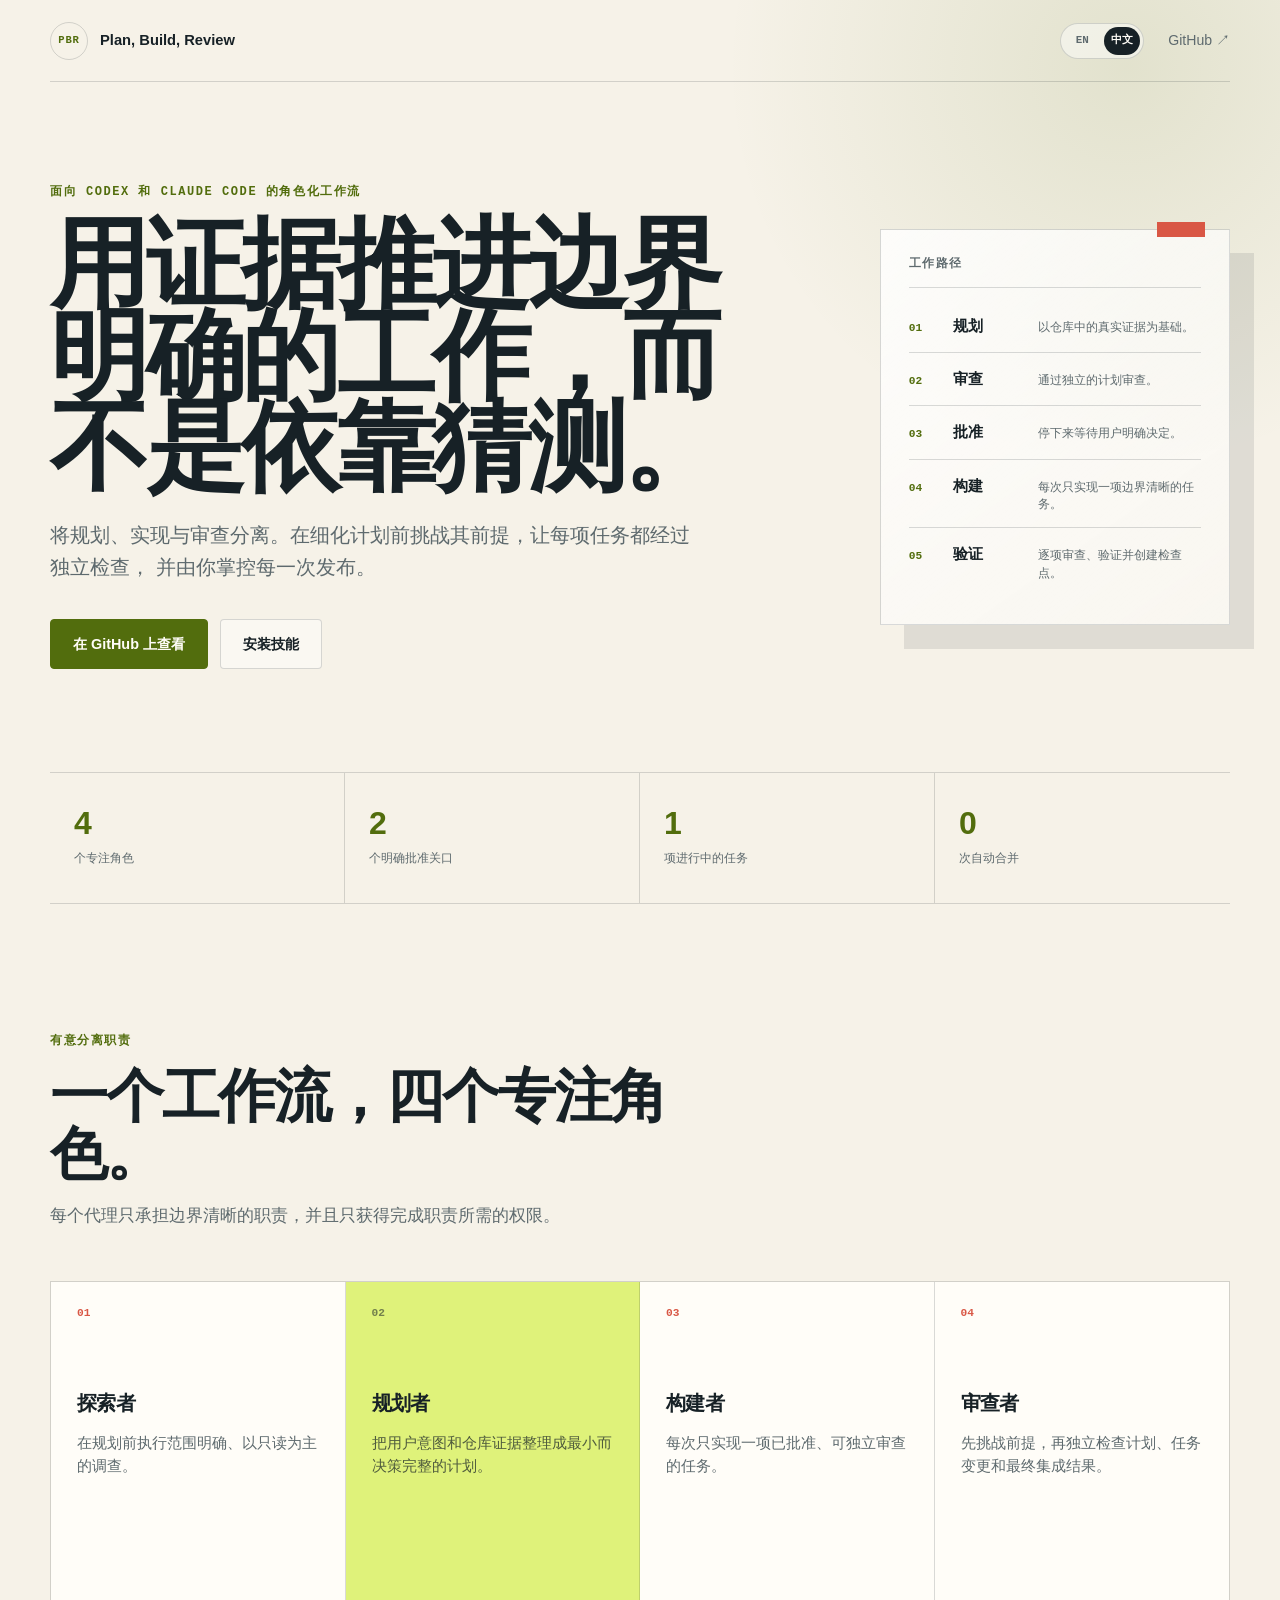
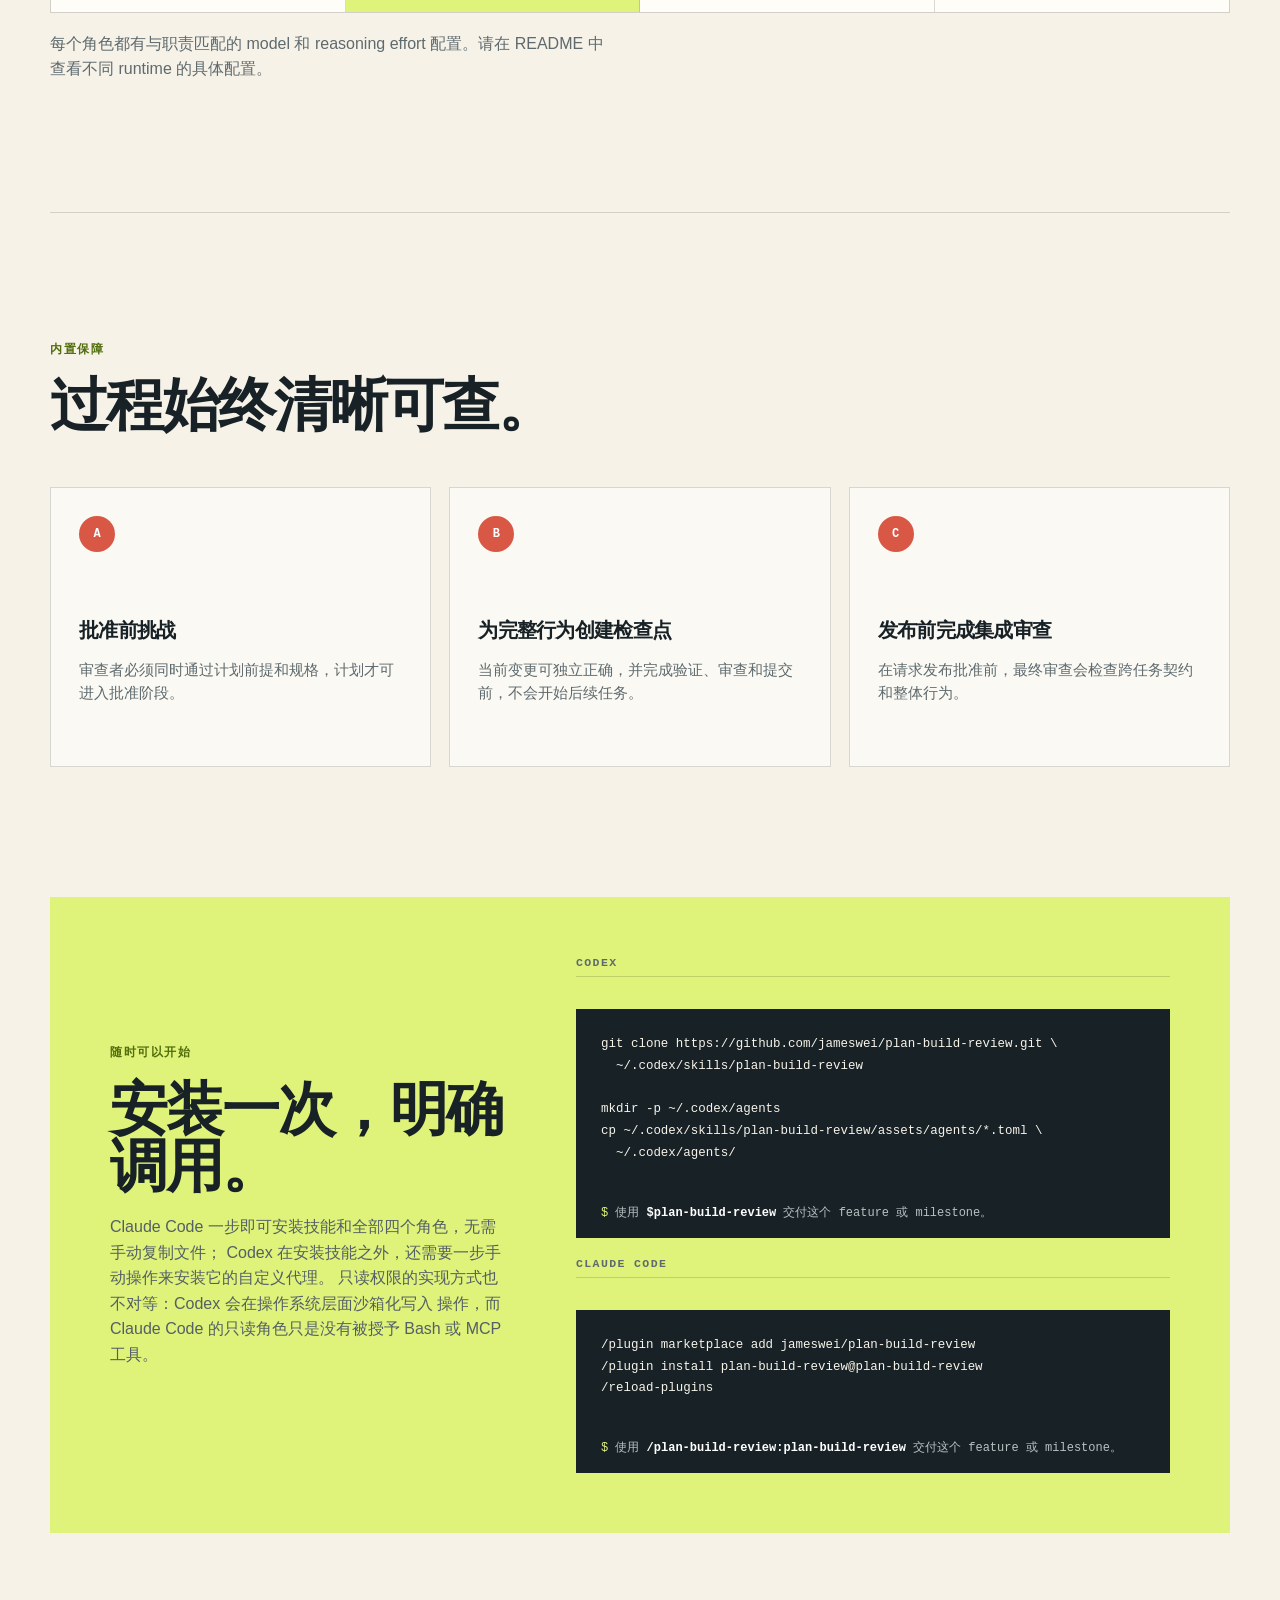
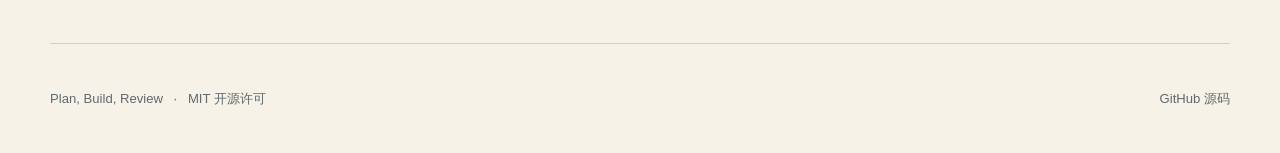
==== commit e0262c89: "Broaden workflow for scoped work" ====
--- a/docs/zh-CN/index.html
+++ b/docs/zh-CN/index.html
@@ -37,9 +37,9 @@
       <section class="hero">
         <div class="hero-copy">
           <p class="eyebrow">面向 Codex 和 Claude Code 的角色化工作流</p>
-          <h1>用证据推进重要里程碑，而不是依靠猜测。</h1>
+          <h1>用证据推进边界明确的工作，而不是依靠猜测。</h1>
           <p class="hero-summary">
-            将规划、实现与审查分离。让每个范围决策都清晰可见，每项任务都经过独立检查，
+            将规划、实现与审查分离。在细化计划前挑战其前提，让每项任务都经过独立检查，
             并由你掌控每一次发布。
           </p>
           <div class="hero-actions">
@@ -51,8 +51,8 @@
           </div>
         </div>
 
-        <div class="workflow-card" aria-label="里程碑工作流">
-          <p class="card-label">里程碑路径</p>
+        <div class="workflow-card" aria-label="边界明确的工作流">
+          <p class="card-label">工作路径</p>
           <ol class="workflow-list">
             <li><span>01</span><strong>规划</strong><small>以仓库中的真实证据为基础。</small></li>
             <li><span>02</span><strong>审查</strong><small>通过独立的计划审查。</small></li>
@@ -84,27 +84,24 @@
             <div class="role-index">01</div>
             <h3>探索者</h3>
             <p>在规划前执行范围明确、以只读为主的调查。</p>
-            <div class="role-meta"><span>只读</span><span>Codex：Terra · medium</span><span>Claude：Haiku</span></div>
           </article>
           <article class="role-card featured">
             <div class="role-index">02</div>
             <h3>规划者</h3>
-            <p>把用户意图和仓库证据整理成决策完整的计划。</p>
-            <div class="role-meta"><span>只读</span><span>Codex：Sol · xhigh</span><span>Claude：Opus · xhigh</span></div>
+            <p>把用户意图和仓库证据整理成最小而决策完整的计划。</p>
           </article>
           <article class="role-card">
             <div class="role-index">03</div>
             <h3>构建者</h3>
             <p>每次只实现一项已批准、可独立审查的任务。</p>
-            <div class="role-meta"><span>工作区写入</span><span>Codex：Sol · medium</span><span>Claude：Sonnet · high</span></div>
           </article>
           <article class="role-card">
             <div class="role-index">04</div>
             <h3>审查者</h3>
-            <p>独立检查计划、任务变更和最终集成结果。</p>
-            <div class="role-meta"><span>只读</span><span>Codex：Sol · high</span><span>Claude：Opus · high</span></div>
+            <p>先挑战前提，再独立检查计划、任务变更和最终集成结果。</p>
           </article>
         </div>
+        <p class="role-capability">每个角色都有与职责匹配的 model 和 reasoning effort 配置。请在 README 中查看不同 runtime 的具体配置。</p>
       </section>
 
       <section class="section safeguards">
@@ -115,13 +112,13 @@
         <div class="safeguard-grid">
           <article>
             <span class="safeguard-number">A</span>
-            <h3>批准前先审查</h3>
-            <p>只有独立审查者通过计划后，用户才会看到并决定是否批准。</p>
+            <h3>批准前挑战</h3>
+            <p>审查者必须同时通过计划前提和规格，计划才可进入批准阶段。</p>
           </article>
           <article>
             <span class="safeguard-number">B</span>
-            <h3>每项任务都创建检查点</h3>
-            <p>当前变更完成验证、审查和提交之前，不会开始后续任务。</p>
+            <h3>为完整行为创建检查点</h3>
+            <p>当前变更可独立正确，并完成验证、审查和提交前，不会开始后续任务。</p>
           </article>
           <article>
             <span class="safeguard-number">C</span>
@@ -152,14 +149,14 @@
 mkdir -p ~/.codex/agents
 cp ~/.codex/skills/plan-build-review/assets/agents/*.toml \
   ~/.codex/agents/</code></pre>
-            <p><span aria-hidden="true">$</span> 使用 <strong>$plan-build-review</strong> 交付这个里程碑。</p>
+            <p><span aria-hidden="true">$</span> 使用 <strong>$plan-build-review</strong> 交付这个 feature 或 milestone。</p>
           </div>
           <p class="card-label">Claude Code</p>
           <div class="code-panel">
             <pre><code>/plugin marketplace add jameswei/plan-build-review
 /plugin install plan-build-review@plan-build-review
 /reload-plugins</code></pre>
-            <p><span aria-hidden="true">$</span> 使用 <strong>/plan-build-review:plan-build-review</strong> 交付这个里程碑。</p>
+            <p><span aria-hidden="true">$</span> 使用 <strong>/plan-build-review:plan-build-review</strong> 交付这个 feature 或 milestone。</p>
           </div>
         </div>
       </section>
--- a/docs/styles.css
+++ b/docs/styles.css
@@ -328,6 +328,12 @@
   border: 1px solid var(--line);
 }
 
+.role-capability {
+  max-width: 560px;
+  margin: 18px 0 0;
+  color: var(--muted);
+}
+
 .role-card {
   min-height: 330px;
   padding: 26px;
@@ -362,22 +368,6 @@
 
 .featured p {
   color: rgba(23, 33, 38, 0.72);
-}
-
-.role-meta {
-  display: flex;
-  flex-wrap: wrap;
-  gap: 8px;
-  padding-top: 18px;
-  border-top: 1px solid var(--line);
-}
-
-.featured .role-meta {
-  border-color: rgba(23, 33, 38, 0.2);
-}
-
-.role-meta span {
-  font: 600 0.67rem/1.2 ui-monospace, SFMono-Regular, Menlo, monospace;
 }
 
 .safeguards {
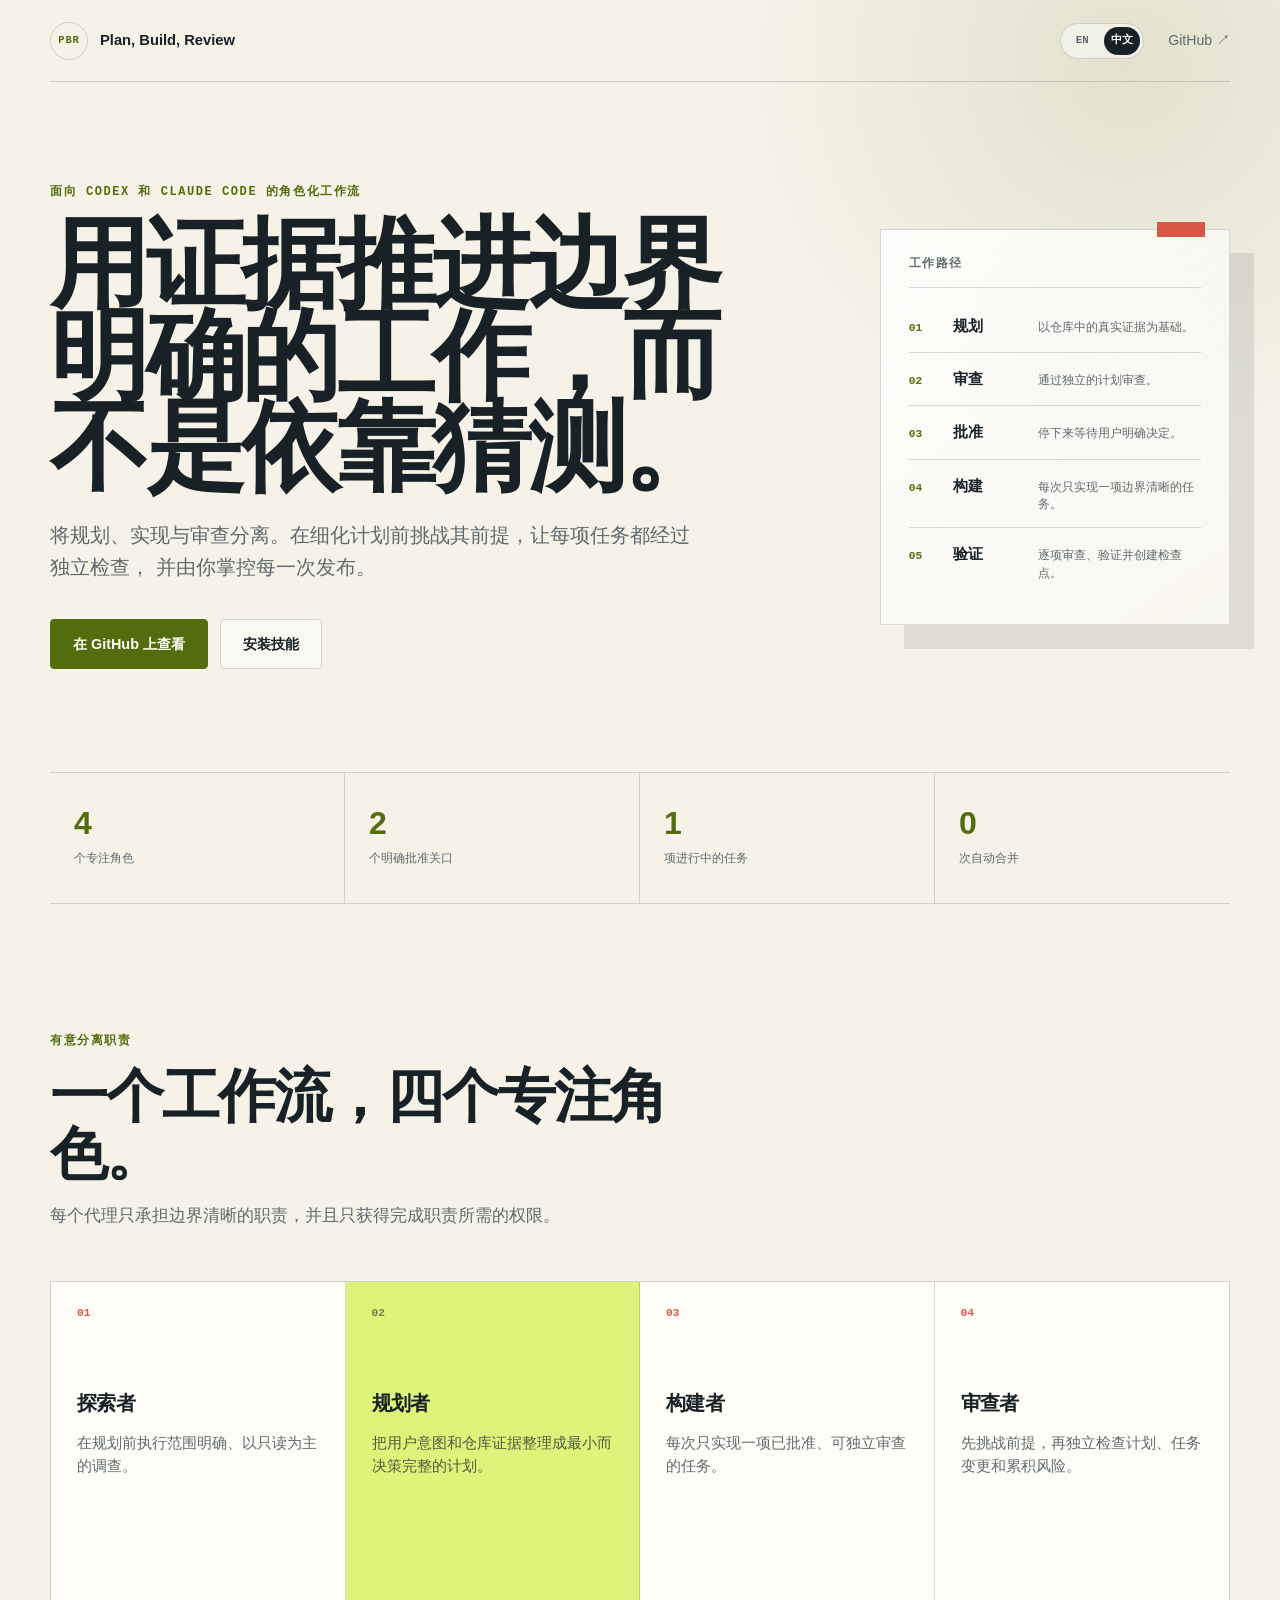
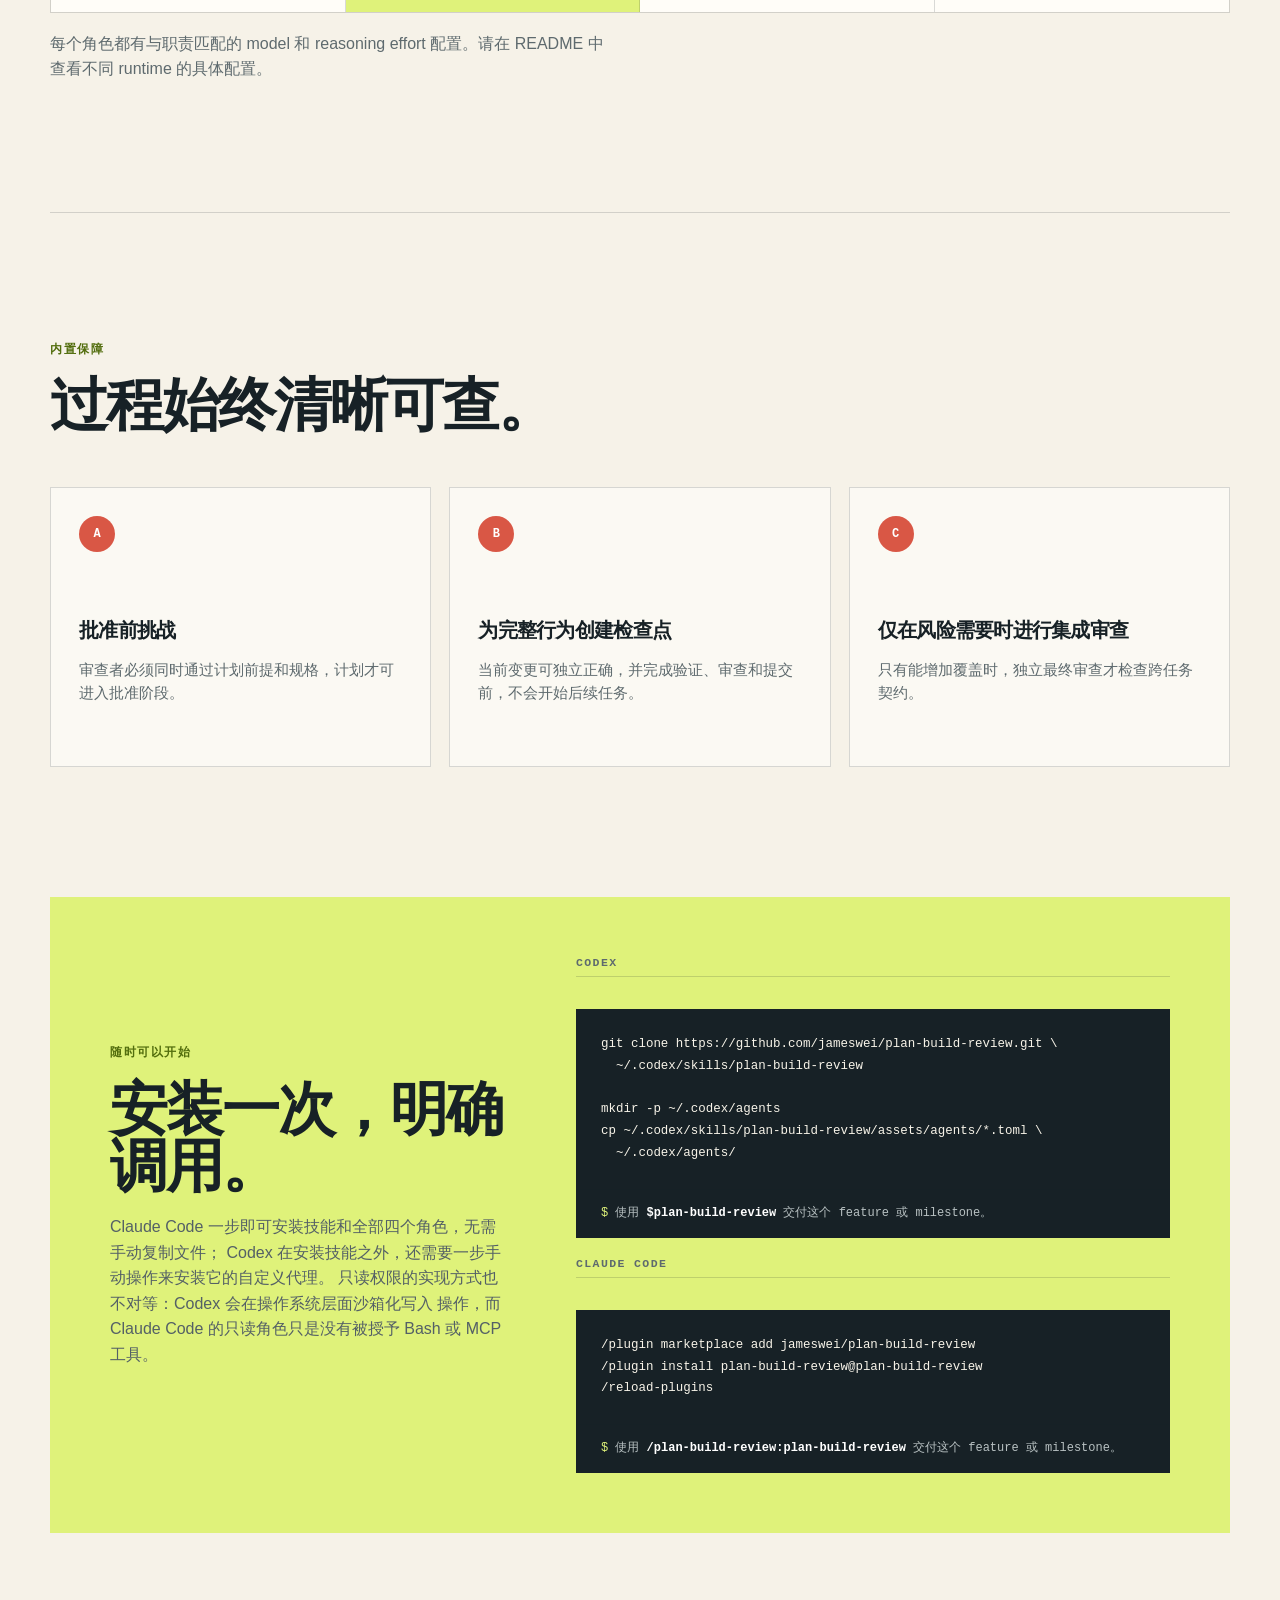
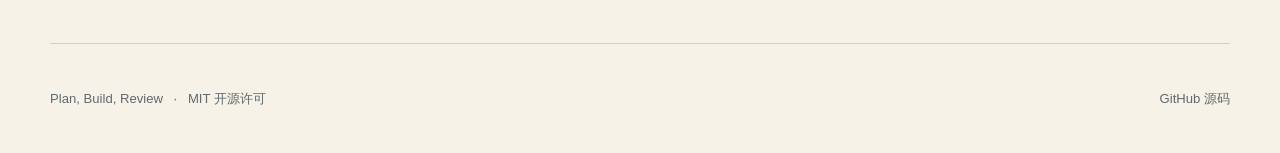
==== commit bdea959b: "Clarify consumer-driven validation" ====
--- a/docs/zh-CN/index.html
+++ b/docs/zh-CN/index.html
@@ -98,7 +98,7 @@
           <article class="role-card">
             <div class="role-index">04</div>
             <h3>审查者</h3>
-            <p>先挑战前提，再独立检查计划、任务变更和最终集成结果。</p>
+            <p>先挑战前提，再独立检查计划、任务变更和累积风险。</p>
           </article>
         </div>
         <p class="role-capability">每个角色都有与职责匹配的 model 和 reasoning effort 配置。请在 README 中查看不同 runtime 的具体配置。</p>
@@ -122,8 +122,8 @@
           </article>
           <article>
             <span class="safeguard-number">C</span>
-            <h3>发布前完成集成审查</h3>
-            <p>在请求发布批准前，最终审查会检查跨任务契约和整体行为。</p>
+            <h3>仅在风险需要时进行集成审查</h3>
+            <p>只有能增加覆盖时，独立最终审查才检查跨任务契约。</p>
           </article>
         </div>
       </section>
